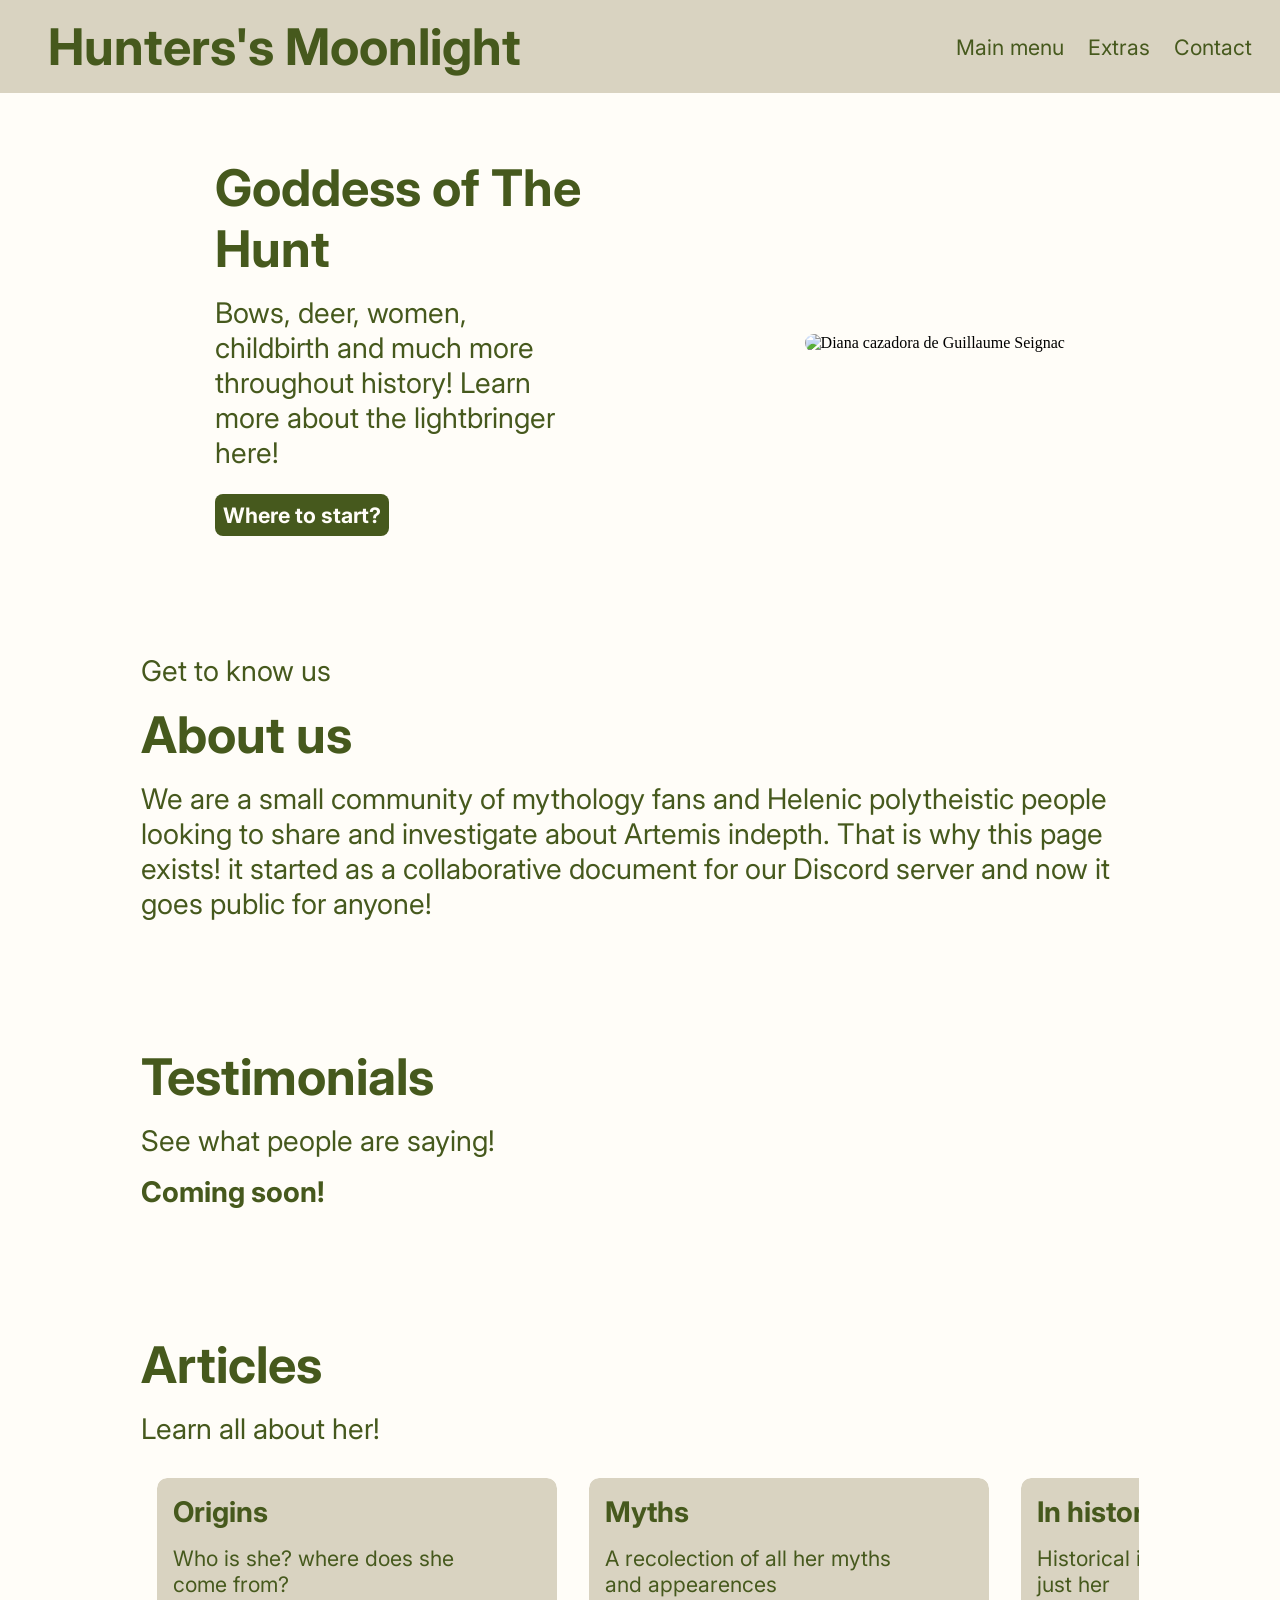
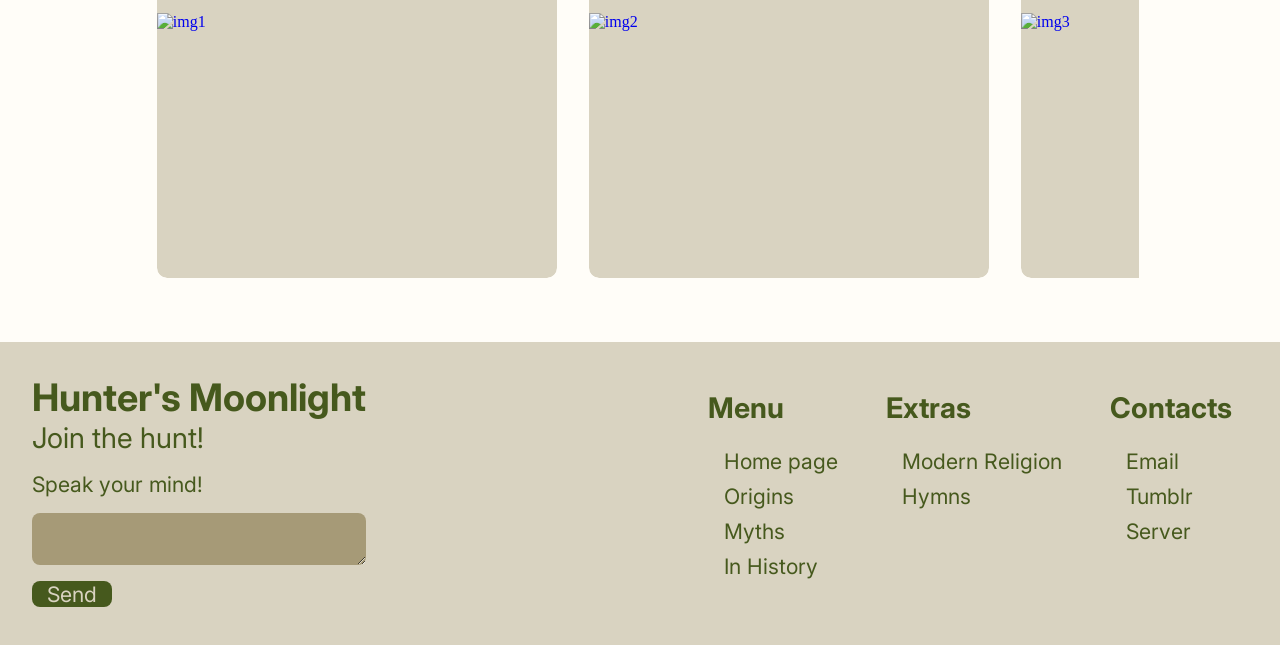
==== index.html @ 2fafffd3 "Add files via upload" ====
<!DOCTYPE html>
<html lang="en">
<head>
    <meta charset="UTF-8">
    <meta name="viewport" content="width=device-width, initial-scale=1.0">
    <link rel="preconnect" href="https://fonts.googleapis.com">
    <link rel="preconnect" href="https://fonts.gstatic.com" crossorigin>
    <link href="https://fonts.googleapis.com/css2?family=Inter:ital,opsz,wght@0,14..32,100..900;1,14..32,100..900&display=swap" rel="stylesheet">

    <link rel="stylesheet" href="style.css">
    <title>Hunter's Moonight</title>
</head>


<body>

<!--comienza Nav-->
    <nav class="nav-general">
        <p>Hunters's Moonlight</p>
        <ul class="nav">
            <li><a href="main.html">Main menu</a>
                <ul class="menu">
                    <li><a href="index.html">Home page</a></li>
                    <li><a href="main.html#origins">Origins</a></li>
                    <li><a href="main.html#myths">Myths</a></li>
                    <li><a href="main.html#inhistory">In History</a></li>
                </ul>
            </li>
            <li><a href="extra.html">Extras</a>
                <ul class="menu">
                    <li><a href="extra.html#modern">Modern Religion</a></li>
                    <li><a href="extra.html#hymns">Hymns</a></li>
                </ul>
            </li>
            <li><a href="index.html#name1">Contact</a>
                <ul class="menu">
                    <li><a href="#">Email</a></li>
                    <li><a href="https://www.tumblr.com/hunters-moonlight-serenade?source=share" target="_blank">Tumblr</a></li>
                    <li><a href="#">Server</a></li>
                    <li><a href="index.html#nombre">Speak your mind</a></li>
                </ul>
            </li>
        </ul>
    </nav>
<!--Termina Nav-->


<!--Llamado a la acción para empezar-->
    <header class="layout1">
        <div class="start">
            <h1>Goddess of The Hunt</h1>
            <p> Bows, deer, women, childbirth and much more throughout history! Learn more about the lightbringer here! </p>
            <a href="main.html">Where to start?</a>
        </div>
        <div class="start2">
            <img class="img1" src="imagenes\imagen1.png" alt="Diana cazadora de Guillaume Seignac">
        </div>
    </header>
<!--termina primera sección-->


<!--Segunda sección-->
    <div class="sobre">
        <p>Get to know us</p>
        <h1>About us</h1>
        <p>We are a small community of mythology fans and Helenic polytheistic people looking to share and investigate about Artemis indepth.
            That is why this page exists! it started as a collaborative document for our Discord server and now it goes public for anyone!
        </p>
    </div>
<!--Termina segunda sección-->


<!--Tercera sección-->
<div class="articulos">
        <h1>Testimonials</h1>
        <p>See what people are saying!</p>
    
    <div class="carrusel" >
        <h2>Coming soon!</h2>
        
    </div>
</div>
<!--Termina tercera sección-->


<!--cuarta sección-->
    <div class="articulos">
        <h1>Articles</h1>
        <p>Learn all about her!</p>
    
    <div class="carrusel" >
        <div class="imagenes1"><a href="main.html#origins">
            <h2>Origins</h2>
            <p>Who is she? where does she come from?</p>
            <img src="imagenes\imagen8.png" alt="img1">
        </a></div>
        <div class="imagenes1"><a href="main.html#myths">
            <h2>Myths</h2>
            <p>A recolection of all her myths and appearences</p>
            <img src="imagenes\imagen2.png" alt="img2">
        </a></div>
        <div class="imagenes1"><a href="main.html#inhistory">
            <h2>In history</h2>
            <p>Historical investigation on just her</p>
            <img src="imagenes\imagen4.png" alt="img3">
        </a></div>
        <div class="imagenes1"> <a href="extra.html#modern">
            <h2>Modern Religion</h2>
            <p>Associations, epithets and more</p>
            <img src="imagenes\imagen5.png" alt="img4">
        </a></div>
        <div class="imagenes1"><a href="extra.html#hymns">
            <h2>Hymns</h2>
            <p>A recolection of all the prayers and hymns for her</p>
            <img src="imagenes\imagen7.png" alt="img5">
        </a></div>
        <div class="imagenes1"><a href="extra.html#arts">
            <h2>In the arts</h2>
            <p>A muse throughout the ages of humanity</p>
            <img src="imagenes\imagen6.png" alt="img6">
        </a></div>
        </div>
    </div>
<!--Termina cuarta sección-->



<!--Comienza footer-->
    <footer>
        <div class="nombre">
        <h2 id="name1">Hunter's Moonlight</h2>
        <p>Join the hunt!</p>
            
        <form id="feedbackForm">
        <label for="comentario">Speak your mind! </label>
        <textarea id="comentario" required placeholder=""></textarea>
        <button type="submit">Send</button>
        </form>
        <div id="mensajeRespuesta"></div>
        </div>
        <div class="listas">
        <ul>
            <li> Menu
                <ul>
                    <li><a href="index.html">Home page</a></li>
                    <li><a href="main.html#origins">Origins</a></li>
                    <li><a href="main.html#myths">Myths</a></li>
                    <li><a href="main.html#inhistory">In History</a></li>
                </ul>
            </li>
        </ul>
        <ul>
            <li> Extras
                <ul>
                    <li><a href="extra.html#modern">Modern Religion</a></li>
                    <li><a href="extra.html#hymns">Hymns</a></li>
                </ul>
            </li>
        </ul>
        <ul>
            <li> Contacts
                <ul>
                    <li><a href="">Email</a></li>
                    <li><a href="https://www.tumblr.com/hunters-moonlight-serenade?source=share" target="_blank">Tumblr</a></li>
                    <li><a href="">Server</a></li>
                </ul>
            </li>
        </ul>
        </div>
    </footer>
<!--Termina footer-->
<script src="script.js"></script>
</body>
</html>
---- style.css ----
:root{
--baseline: 0.5rem; /*8px*/
--padding-general: 1rem; /*32px*/
--gap-general: 1rem; /*16px*/

--step-0: 1rem; 
--step-1: 1.333rem; 
--step-2: 1.776889rem; 
--step-3: 2.368593037rem;
--step-4: 3.157334518321rem; 

--color1:#FFFDF8;
--color2:#D9D3C1;
--color3:#A69A77;
--color4:#BF712C;
--color5:#718C35;
--color6:#46591D;
}
*{
    box-sizing: border-box;
    margin: 0;
    padding: 0;
    
}
main{
    width: 100%;
    height: 100vh;
}
body{
    background-color: var(--color1);
}



/*Barra de navegación*/
.nav-general {
    display: flex;
    position: fixed;
    width: 100%;
    background-color: var(--color2);
    align-items: center;
    justify-content: space-between;
    gap: var(--gap-general);
    font-family: "inter",sans-serif;
    font-weight: bold;
    top: 0;
}

.nav-general p{
    color: var(--color6);
    font-size: var(--step-4);
    justify-items: left;
    margin-left: 2rem;
    padding: var(--padding-general);
}
ul{
    list-style:none;
    font-size: var(--step-2);
    padding: var(--padding-general);
    gap: var(--gap-general);
}
.nav{
    justify-items:left;
    font-size: var(--step-1);
    font-weight: 400;
}
.nav > li {
	float:left;
    
}
.nav li a {
	color:var(--color6);
	text-decoration:none;
	padding:10px 12px;
    background-color: var(--color2);
    font-size: var(--step-1);
	display:block;
}
.nav li a:hover{
    color: var(--color5);
}
.nav li ul {
	display:none;
	position:absolute;
	min-width:140px;
}
.nav li:hover > ul {
	display:block;
}
.nav li ul li {
	position:relative;
}
.nav li ul li ul {
	right:-140px;
	top:0px;
}
/*Termina barra de navegación*/



/*Header*/
.layout1{
    display: flex;
    flex-direction:row;
    align-items: baseline;
    justify-content: space-evenly;
    background-color: var(--color1);
    gap: var(--gap-general);
    padding: var(--padding-general);
    padding-top: 4rem;
    align-items: center;
    margin-top: 93px;
}
.start{
    max-width:30%;
}
.start h1{
    font-family:"inter",sans-serif;
    font-size: var(--step-4);
    color: var(--color6);
}

.start p{
    font-family:"inter",sans-serif;
    font-size: var(--step-2);
    color: var(--color6);
    padding: var(--padding-general);
    margin-bottom: 1rem;
    padding-left: 0;
}
.start a{
    font-family:"inter",sans-serif;
    font-size: var(--step-1);
    color: var(--color1);
    text-decoration: none;
    background: var(--color6);
    padding: 0.5rem;
    gap: var(--gap-general);
    border-radius: 0.5rem;
    font-weight: bold;
}
.start a:hover{
    color: var(--color5);
}
.start2{
    max-height: 400px;
    max-width: 40%;
    overflow: hidden;
    border-radius: 10px;
}
.start2 img{
    width: 100%;
    height: auto;
}
/*Termina header*/



/*Sección1*/
.sobre{
    display: flex;
    align-content: center;
    flex-wrap: wrap;
    flex-direction: column;
    background-color: var(--color1);
    padding: var(--padding-general);
    gap: var(--gap-general);
    margin-top: 93px;

}
.sobre p{
    font-family:"inter",sans-serif;
    font-size: var(--step-2);
    color: var(--color6);
    padding-left: 0;
    max-width: 80%;
}
.sobre h1{
    font-family:"inter",sans-serif;
    font-size: var(--step-4);
    color: var(--color6);
}
/*termina sección1*/

/*Sección3-carrusel*/
.articulos{
    display: flex;
    align-content: center;
    flex-wrap: wrap;
    flex-direction: column;
    background-color: var(--color1);
    padding: var(--padding-general);
    gap: var(--gap-general);
    margin-top: 93px;
    margin-bottom: 2rem;

}
.articulos p{
    font-family:"inter",sans-serif;
    font-size: var(--step-2);
    color: var(--color6);
    padding-left: 0;
    max-width: 80%;
}
.articulos h1{
    font-family:"inter",sans-serif;
    font-size: var(--step-4);
    color: var(--color6);
}
.articulos h2{
    text-decoration: none;
    font-family:"inter",sans-serif;
    font-size: var(--step-2);
    color: var(--color6);
}
.carrusel{
    align-items: center;
    width: 80%;
    display: flex;
    flex-direction: row;
    overflow-x: scroll;
    border-radius: 10px;
}
.imagenes1{
    display: flex;
    min-width: 400px;
    height: 400px;
    overflow: hidden;
    margin: var(--padding-general);
    border-radius: 10px;
}
.imagenes1 a{
    display: flex;
    flex-direction: column;
    background-color: var(--color2);
    text-decoration: none;
    border-radius: 10px;
}
.imagenes1 img{
    width: 100%;
    height: auto;
    opacity: 1;
    transition: opacity 250ms ease-in;
}
.imagenes1 h2 {
    text-decoration: none;
    font-family:"inter",sans-serif;
    font-size: var(--step-2);
    color: var(--color6);
    padding: var(--padding-general);
    opacity: 1;
    transition: opacity 250ms ease-in;
}
.imagenes1 p{
    text-decoration: none;
    font-family:"inter",sans-serif;
    font-size: var(--step-1);
    color: var(--color6);
    padding: var(--padding-general);
    padding-top: 0;
}
.imagenes1:hover{
    h2{
        color: var(--color5);
    }
    img{
        opacity:0.5 ;
    }
}
div::-webkit-scrollbar {
    height: 12px;
    background-color: var(--color2);
    border-radius: 5px;
}
div::-webkit-scrollbar-thumb {
    background-color:var(--color6);
    border-radius: 5px;
}
/*Termina sección3-carrusel*/



/*Footer*/
footer{
    display: flex;
    background: var(--color2);
    flex-direction: row;
    justify-content: space-between;
    padding: var(--padding-general);

}
.nombre{
    padding: var(--padding-general);
}
.nombre h2{
    font-family:"inter",sans-serif;
    font-size: var(--step-3);
    color: var(--color6);
}
.nombre p{
    font-family:"inter",sans-serif;
    font-size: var(--step-2);
    color: var(--color6);
}
.listas{
    display: flex;
    flex-direction: row;
    font-family:"inter",sans-serif;
    font-size: var(--step-2);
    color: var(--color6);
    padding: var(--padding-general);
    font-weight: bold;
}
.listas a{
    font-size: var(--step-1);
    text-decoration: none;
    color: var(--color6);
    font-weight: 400;
}
.listas a:hover{
    color: var(--color5);
}
/*Termina footer*/



form{
    display: flex;
    flex-direction: column;
    margin-top: var(--padding-general);
        label{
            font-family:"inter",sans-serif;
            font-size: var(--step-1);
            color: var(--color6);
            padding-bottom: var(--padding-general)  ;
        }
        button{
            font-family:"inter",sans-serif;
            font-size: var(--step-1);
            color: var(--color2);
            margin-top: var(--padding-general);
            max-width: 5rem;
            background-color: var(--color6);
            border-style: hidden;
            border-radius: 0.5rem;
        }
        button:hover{
            background-color: var(--color5);
        }
        textarea{
            background-color: var(--color3);
            font-family:"inter",sans-serif;
            font-size: var(--step-1);
            color: var(--color1);
            border-radius: 0.5rem;
            border-style: hidden;
            max-width: 25rem;
        }
}
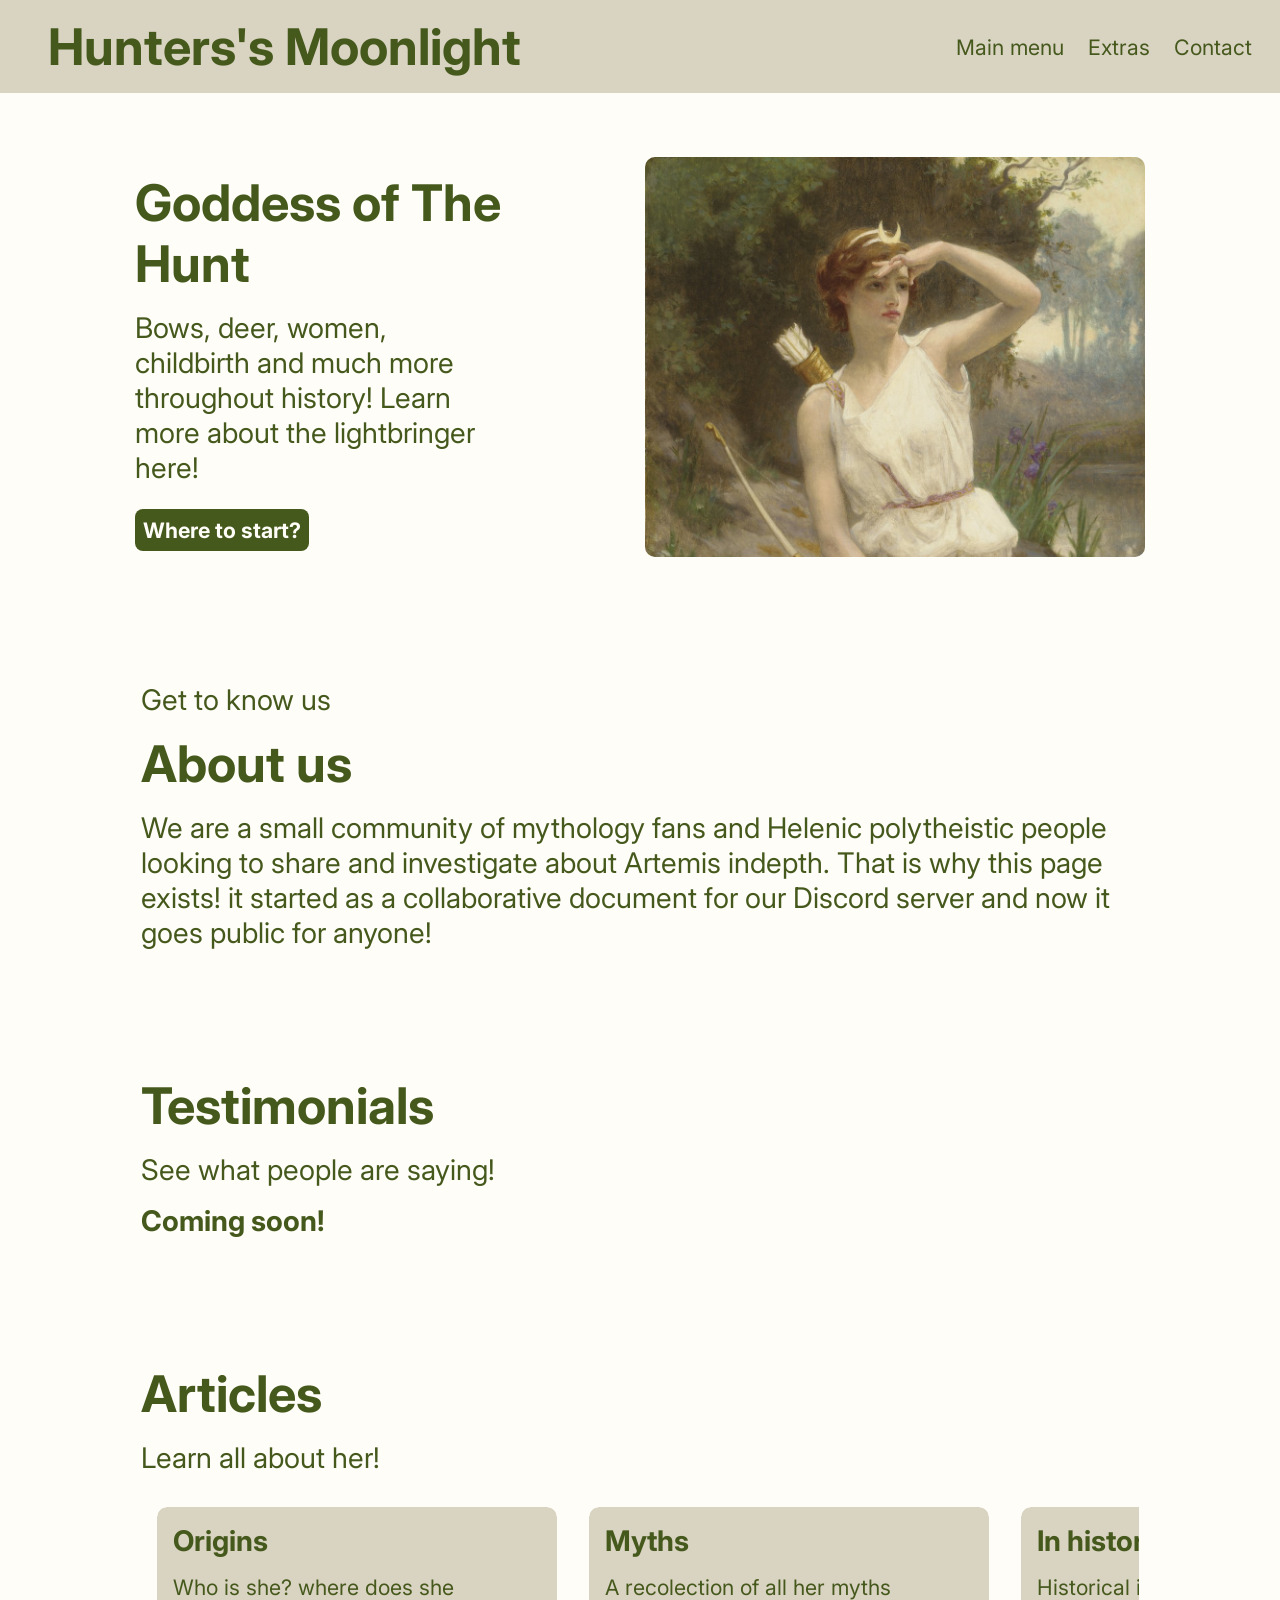
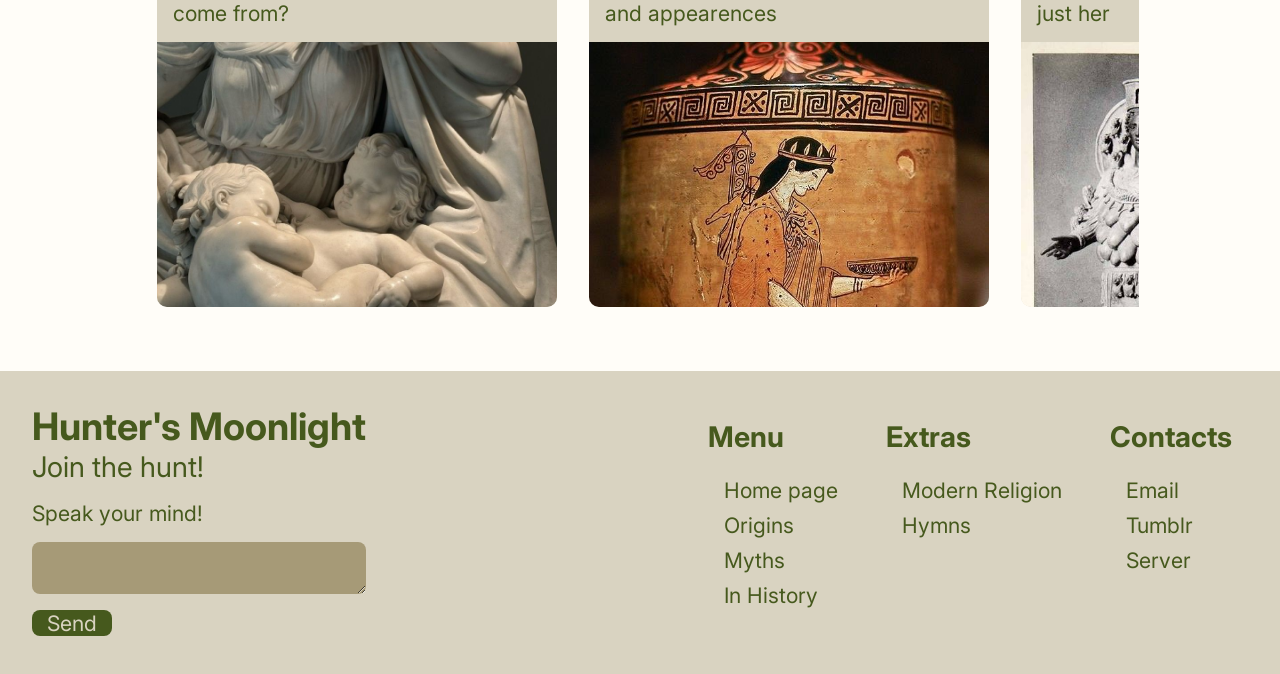
==== commit 85df3239: "Add files via upload" ====
--- a/index.html
+++ b/index.html
@@ -114,11 +114,6 @@
             <p>A recolection of all the prayers and hymns for her</p>
             <img src="imagenes\imagen7.png" alt="img5">
         </a></div>
-        <div class="imagenes1"><a href="extra.html#arts">
-            <h2>In the arts</h2>
-            <p>A muse throughout the ages of humanity</p>
-            <img src="imagenes\imagen6.png" alt="img6">
-        </a></div>
         </div>
     </div>
 <!--Termina cuarta sección-->
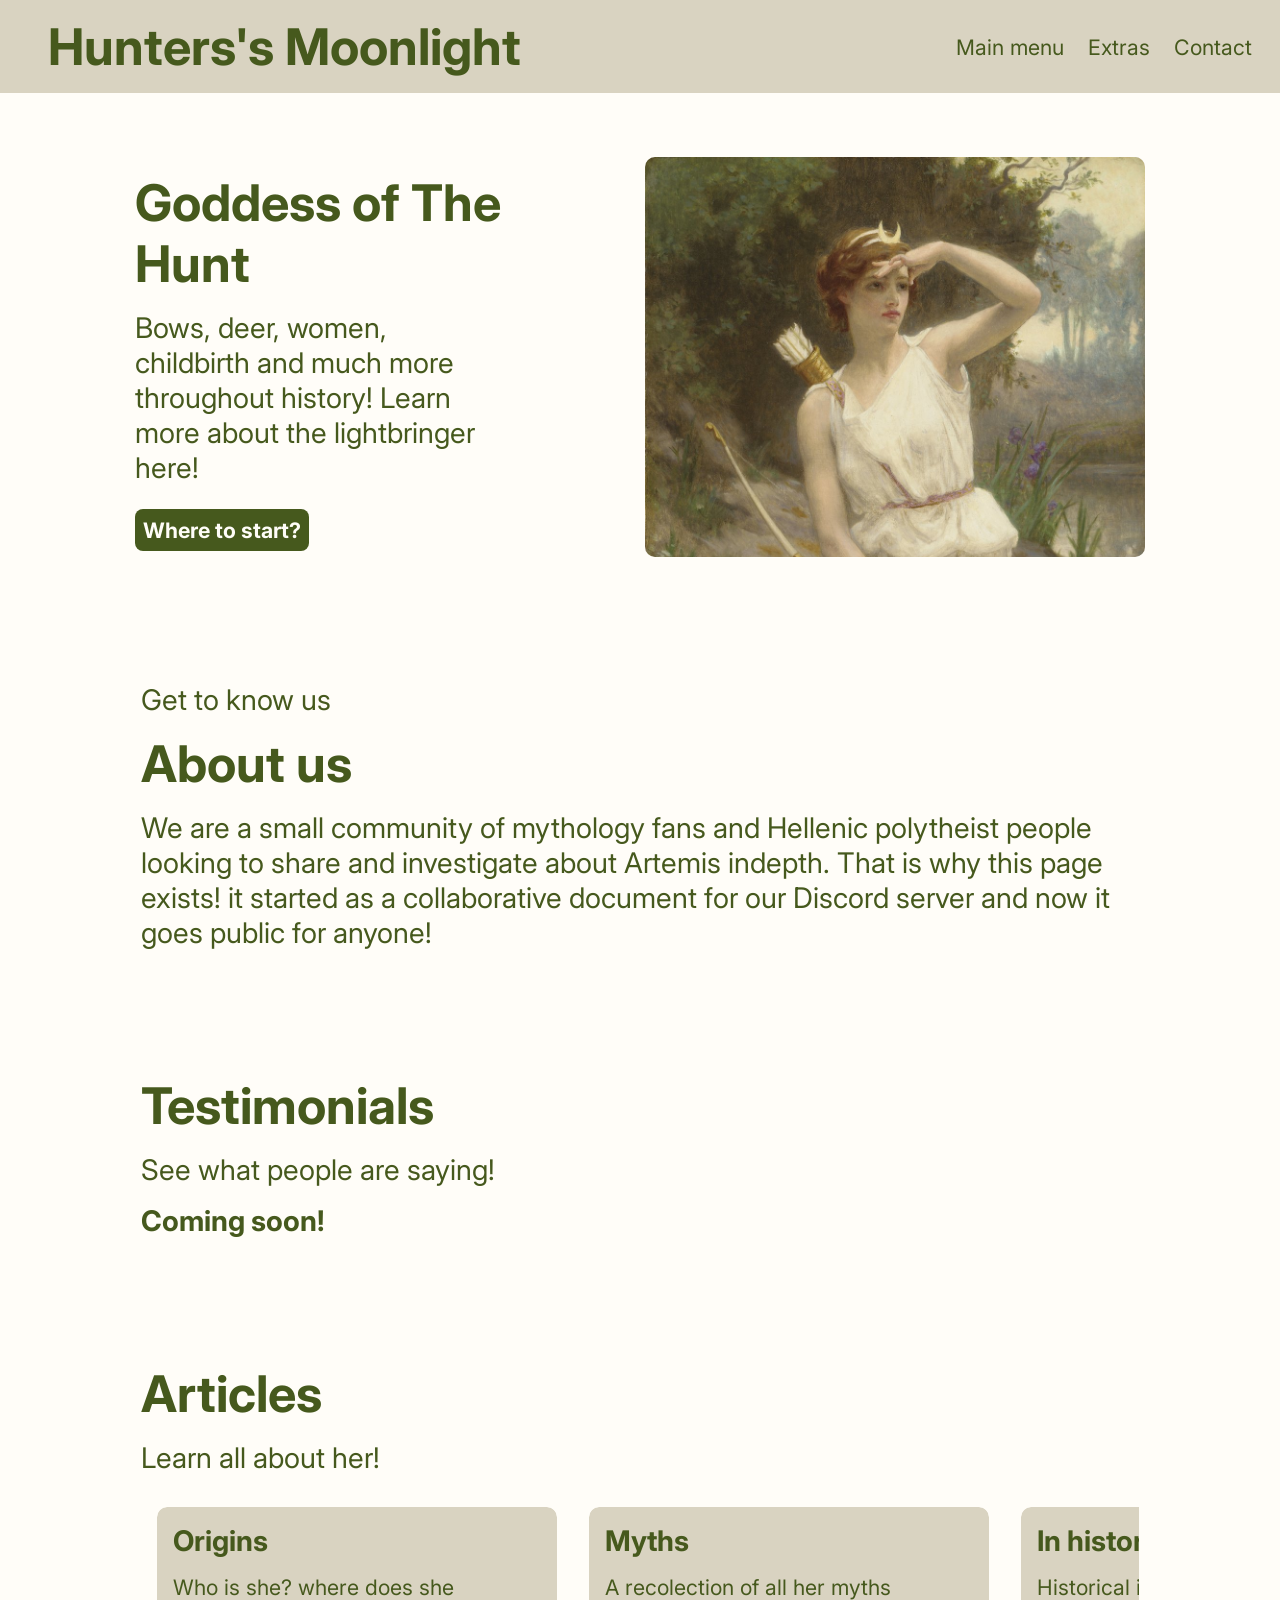
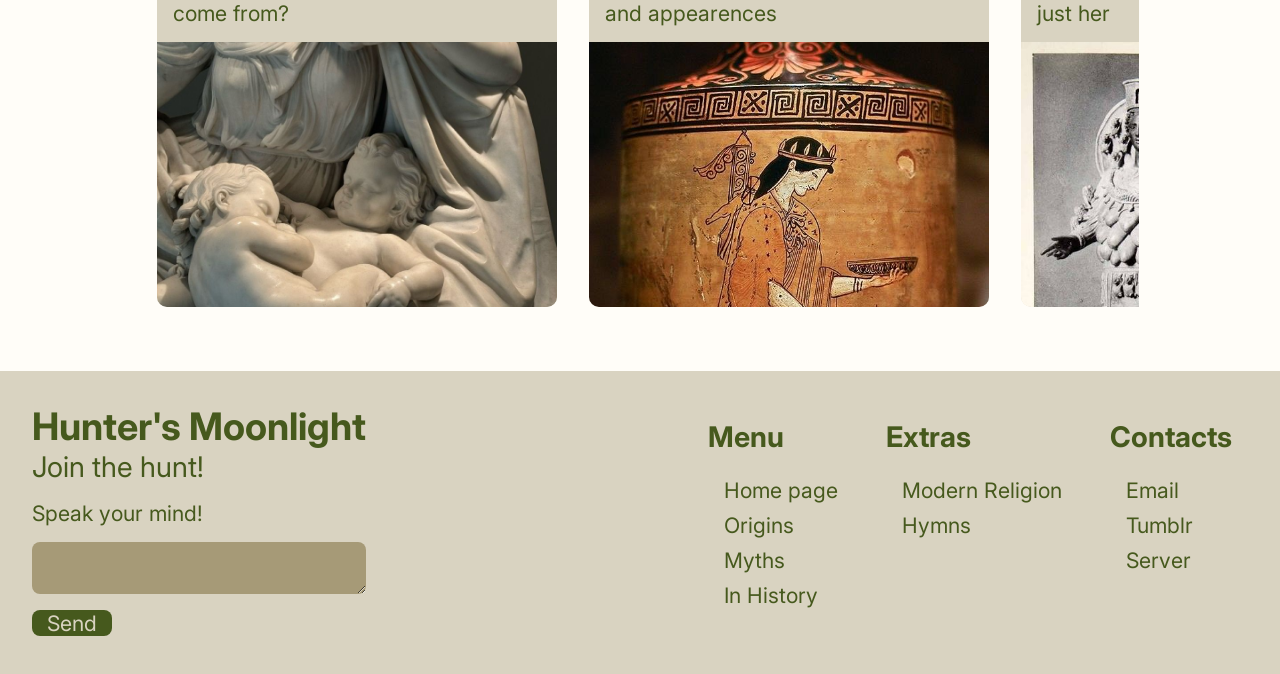
==== commit b06e315c: "Add files via upload" ====
--- a/index.html
+++ b/index.html
@@ -34,10 +34,10 @@
             </li>
             <li><a href="index.html#name1">Contact</a>
                 <ul class="menu">
-                    <li><a href="#">Email</a></li>
+                    <li><a href="mailto:huntersmoonlightserenade@gmail.com">Email</a></li>
                     <li><a href="https://www.tumblr.com/hunters-moonlight-serenade?source=share" target="_blank">Tumblr</a></li>
-                    <li><a href="#">Server</a></li>
-                    <li><a href="index.html#nombre">Speak your mind</a></li>
+                    <li><a href="https://discord.gg/cDYZjppGjJ" target="_blank">Server</a></li>
+                    <li><a href="index.html#feedbackForm">Speak your mind</a></li>
                 </ul>
             </li>
         </ul>
@@ -63,7 +63,7 @@
     <div class="sobre">
         <p>Get to know us</p>
         <h1>About us</h1>
-        <p>We are a small community of mythology fans and Helenic polytheistic people looking to share and investigate about Artemis indepth.
+        <p>We are a small community of mythology fans and Hellenic polytheist people looking to share and investigate about Artemis indepth.
             That is why this page exists! it started as a collaborative document for our Discord server and now it goes public for anyone!
         </p>
     </div>
@@ -111,7 +111,7 @@
         </a></div>
         <div class="imagenes1"><a href="extra.html#hymns">
             <h2>Hymns</h2>
-            <p>A recolection of all the prayers and hymns for her</p>
+            <p>A recollection of all the prayers and hymns for her</p>
             <img src="imagenes\imagen7.png" alt="img5">
         </a></div>
         </div>
@@ -155,9 +155,9 @@
         <ul>
             <li> Contacts
                 <ul>
-                    <li><a href="">Email</a></li>
+                    <li><a href="mailto:huntersmoonlightserenade@gmail.com">Email</a></li>
                     <li><a href="https://www.tumblr.com/hunters-moonlight-serenade?source=share" target="_blank">Tumblr</a></li>
-                    <li><a href="">Server</a></li>
+                    <li><a href="https://discord.gg/cDYZjppGjJ" target="_blank">Server</a></li>
                 </ul>
             </li>
         </ul>
